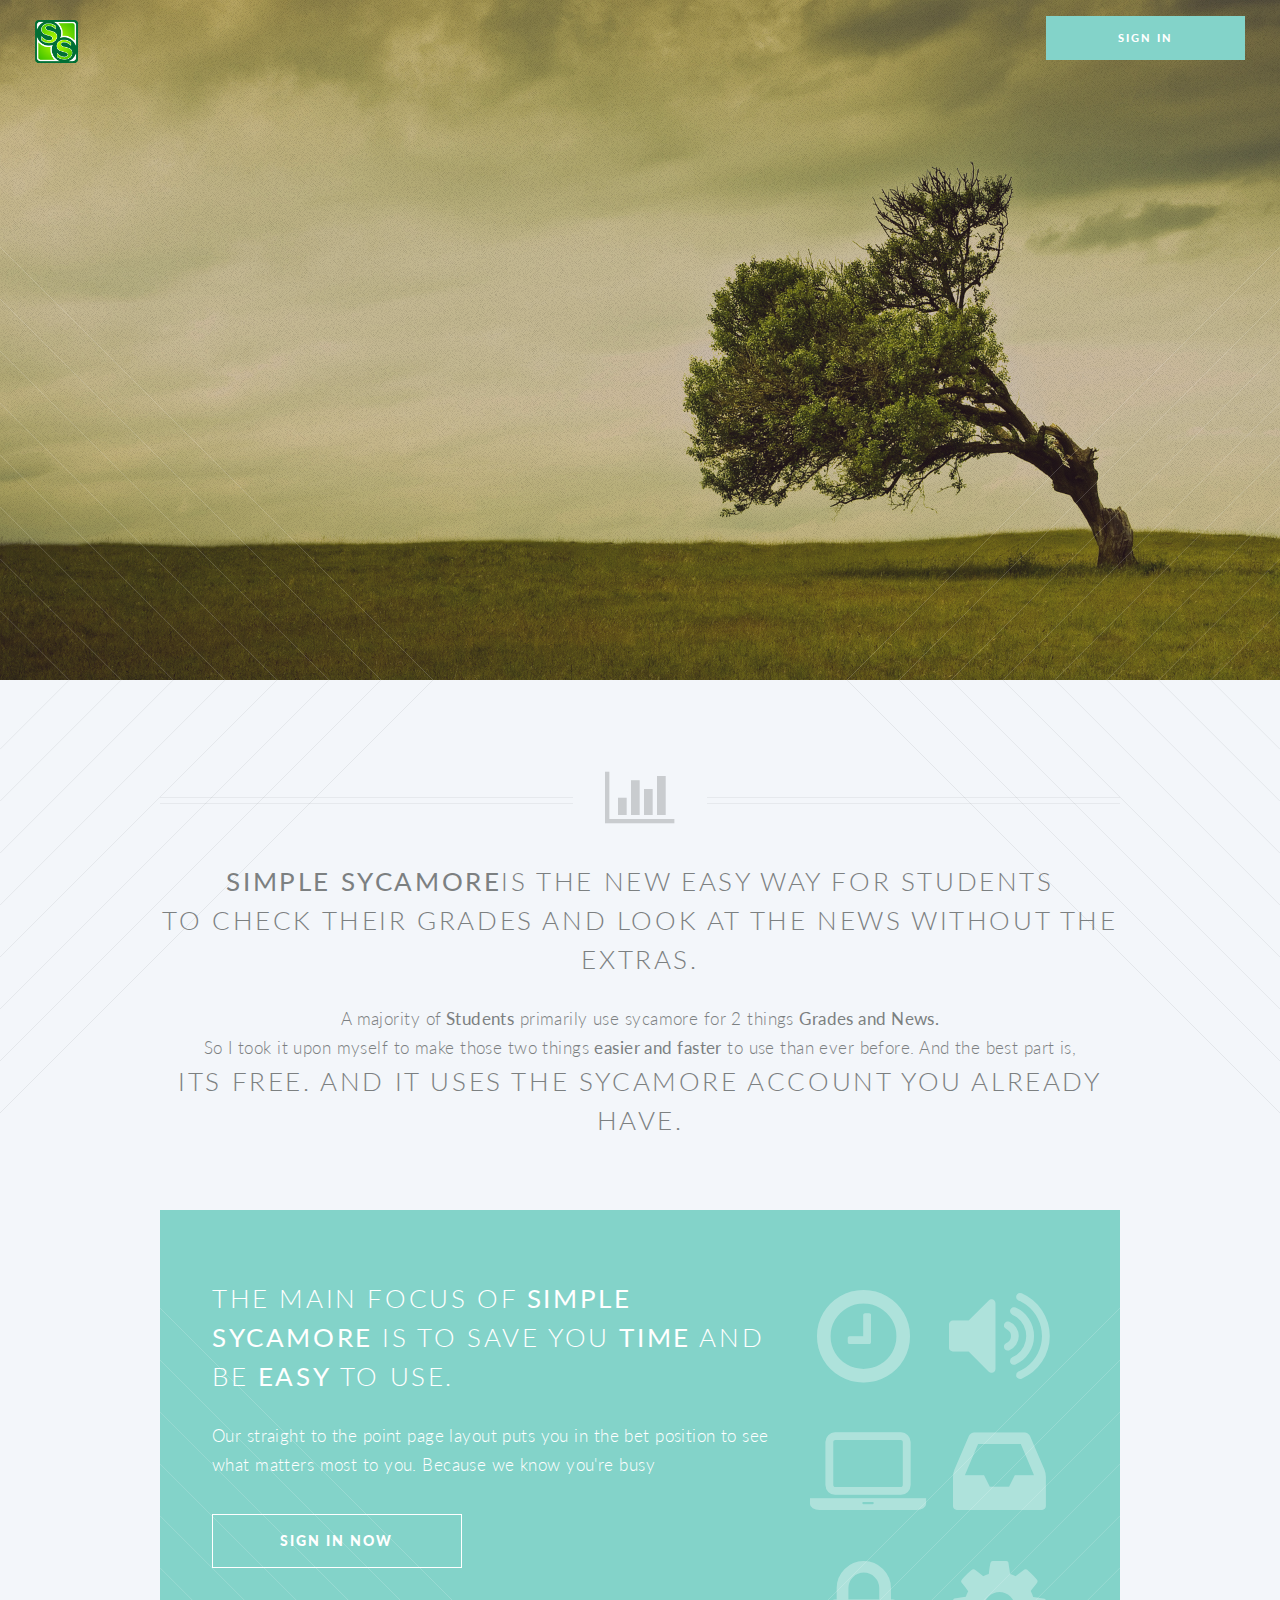
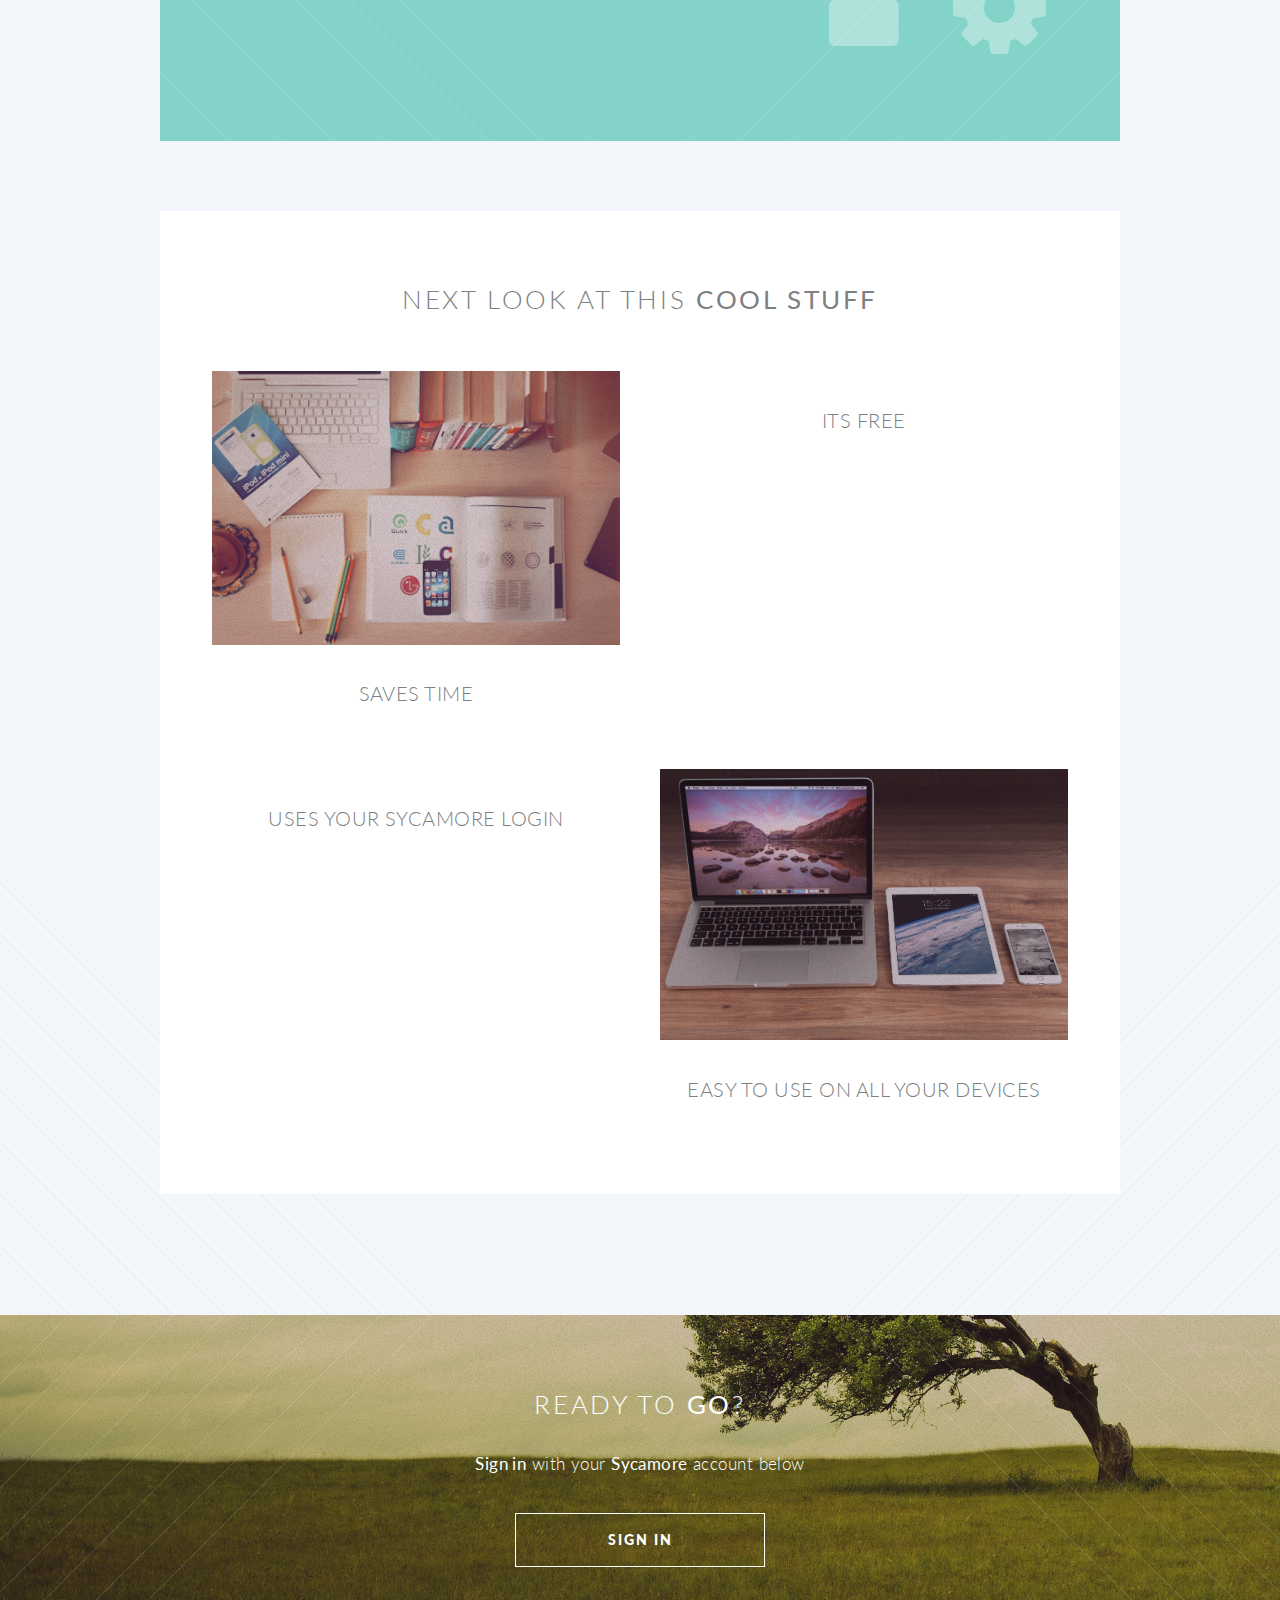
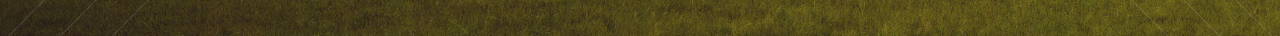
==== index.html @ 82c6ac66 "First commit" ====
<!DOCTYPE HTML>
<!--
	Twenty by HTML5 UP
	html5up.net | @n33co
	Free for personal and commercial use under the CCA 3.0 license (html5up.net/license)
-->
<html>
	<head>
		<title>Simple Sycamore</title>
		<meta charset="utf-8" />
		<meta name="viewport" content="width=device-width, initial-scale=1" />
		<!--[if lte IE 8]><script src="assets/js/ie/html5shiv.js"></script><![endif]-->
		<link rel="stylesheet" href="assets/css/main.css" />
		<!--[if lte IE 8]><link rel="stylesheet" href="assets/css/ie8.css" /><![endif]-->
		<!--[if lte IE 9]><link rel="stylesheet" href="assets/css/ie9.css" /><![endif]-->
	</head>
	<body class="index">
		<div id="page-wrapper">

			<!-- Header -->
				<header id="header" class="alt">
					<img href="#" src="logoSS.png" style="margin-top:-8px;">
					<nav id="nav">
				
							<li style="list-style-type:none; margin-top:-8px"><a href="loginPage/index.html" class="button special">Sign In</a></li>
						</ul>
					</nav>
				</header>

			<!-- Banner -->
				<section id="banner">

					<!--
						".inner" is set up as an inline-block so it automatically expands
						in both directions to fit whatever's inside it. This means it won't
						automatically wrap lines, so be sure to use line breaks where
						appropriate (<br />).
					-->
					<div class="inner">

						<header>
							<h2>Simple Sycamore</h2>
						</header>
						<p>This is <strong>Simple Sycamore</strong>, the 
						<br />
						new way for students to see 
						<br />
						what's important without the fluff.</p>
						<footer>
							<ul class="buttons vertical">
								<li><a href="#main" class="button fit scrolly">Tell Me More</a></li>
                                <li><a href="loginPage/index.html" class="button fit scrolly">Sign In</a></li>
							</ul>
						</footer>

					</div>

				</section>

			<!-- Main -->
				<article id="main">

					<header class="special container">
						<span class="icon fa-bar-chart-o"></span>
						<h2><strong>Simple Sycamore</strong>is the new easy way for students
						<br />
						to check their grades and look at the news without the extras.</h2>
						<p>A majority of<strong> Students</strong> primarily use sycamore for 2 things			<strong>Grades and News.</strong>
						<br />
						So I took it upon myself to make those two things <strong>easier and faster</strong> to use than ever before. And the best part is,
                        <br></p>
                        <h2>its free. And it uses the sycamore account you already have.</h2>
					</header>

					<!-- One -->
						<section class="wrapper style2 container special-alt">
							<div class="row 50%">
								<div class="8u 12u(narrower)">

									<header>
										<h2>the main focus of <strong>Simple Sycamore</strong> is to save you <strong>time</strong> and be <strong>easy</strong> to use.</h2>
									</header>
									<p> Our straight to the point page layout puts you in the bet position to see what matters most to you. Because we know you're busy</p>
									<footer>
										<ul class="buttons">
											<li><a href="loginPage/index.html" class="button">Sign in now</a></li>
										</ul>
									</footer>

								</div>
								<div class="4u 12u(narrower) important(narrower)">

									<ul class="featured-icons">
										<li><span class="icon fa-clock-o"><span class="label">Feature 1</span></span></li>
										<li><span class="icon fa-volume-up"><span class="label">Feature 2</span></span></li>
										<li><span class="icon fa-laptop"><span class="label">Feature 3</span></span></li>
										<li><span class="icon fa-inbox"><span class="label">Feature 4</span></span></li>
										<li><span class="icon fa-lock"><span class="label">Feature 5</span></span></li>
										<li><span class="icon fa-cog"><span class="label">Feature 6</span></span></li>
									</ul>

								</div>
							</div>
						</section>


					<!-- Three -->
						<section class="wrapper style3 container special">

							<header class="major">
								<h2>Next look at this <strong>cool stuff</strong></h2>
							</header>

							<div class="row">
								<div class="6u 12u(narrower)">

									<section>
										<a href="#" class="image featured"><img src="images/pic01.jpg" alt="" /></a>
										<header>
											<h3>Saves Time</h3>
										</header>
									</section>

								</div>
								<div class="6u 12u(narrower)">

									<section>
										<a href="#" class="image featured"><img src="images/pic02.jpg" alt="" /></a>
										<header>
											<h3>Its Free</h3>
										</header>
									</section>

								</div>
							</div>
							<div class="row">
								<div class="6u 12u(narrower)">

									<section>
										<a href="#" class="image featured"><img src="images/pic03.jpg" alt="" /></a>
										<header>
											<h3>uses your sycamore login</h3>
										</header>
									</section>

								</div>
								<div class="6u 12u(narrower)">

									<section>
										<a href="#" class="image featured"><img src="images/pic04.jpg" alt="" /></a>
										<header>
											<h3>Easy to use on all your devices</h3>
										</header>
									</section>

								</div>
							</div>
						

						</section>

				</article>

			<!-- CTA -->
				<section id="cta">

					<header>
						<h2>Ready to <strong>go</strong>?</h2>
						<p><strong>Sign in</strong> with your <strong>Sycamore</strong> account below</p>
					</header>
					<footer>
						<ul class="buttons">
							<li><a href="loginPage/index.html" class="button">Sign In</a></li>
							
						</ul>
					</footer>

				</section>

		</div>

		<!-- Scripts -->
			<script src="assets/js/jquery.min.js"></script>
			<script src="assets/js/jquery.dropotron.min.js"></script>
			<script src="assets/js/jquery.scrolly.min.js"></script>
			<script src="assets/js/jquery.scrollgress.min.js"></script>
			<script src="assets/js/skel.min.js"></script>
			<script src="assets/js/util.js"></script>
			<!--[if lte IE 8]><script src="assets/js/ie/respond.min.js"></script><![endif]-->
			<script src="assets/js/main.js"></script>

	</body>
</html>
---- assets/css/main.css ----
@import url("font-awesome.min.css");
@import url("http://fonts.googleapis.com/css?family=Lato:300,400,900");

/*
	Twenty by HTML5 UP
	html5up.net | @n33co
	Free for personal and commercial use under the CCA 3.0 license (html5up.net/license)
*/

/* Reset */

	html, body, div, span, applet, object, iframe, h1, h2, h3, h4, h5, h6, p, blockquote, pre, a, abbr, acronym, address, big, cite, code, del, dfn, em, img, ins, kbd, q, s, samp, small, strike, strong, sub, sup, tt, var, b, u, i, center, dl, dt, dd, ol, ul, li, fieldset, form, label, legend, table, caption, tbody, tfoot, thead, tr, th, td, article, aside, canvas, details, embed, figure, figcaption, footer, header, hgroup, menu, nav, output, ruby, section, summary, time, mark, audio, video {
		margin: 0;
		padding: 0;
		border: 0;
		font-size: 100%;
		font: inherit;
		vertical-align: baseline;
	}

	article, aside, details, figcaption, figure, footer, header, hgroup, menu, nav, section {
		display: block;
	}

	body {
		line-height: 1;
	}

	ol, ul {
		list-style: none;
	}

	blockquote, q {
		quotes: none;
	}

	blockquote:before, blockquote:after, q:before, q:after {
		content: '';
		content: none;
	}

	table {
		border-collapse: collapse;
		border-spacing: 0;
	}

	body {
		-webkit-text-size-adjust: none;
	}

/* Box Model */

	*, *:before, *:after {
		-moz-box-sizing: border-box;
		-webkit-box-sizing: border-box;
		box-sizing: border-box;
	}

/* Containers */

	.container {
		margin-left: auto;
		margin-right: auto;
	}

	.container.\31 25\25 {
		width: 100%;
		max-width: 1750px;
		min-width: 1400px;
	}

	.container.\37 5\25 {
		width: 1050px;
	}

	.container.\35 0\25 {
		width: 700px;
	}

	.container.\32 5\25 {
		width: 350px;
	}

	.container {
		width: 1400px;
	}

	@media screen and (max-width: 1680px) {

		.container.\31 25\25 {
			width: 100%;
			max-width: 1500px;
			min-width: 1200px;
		}

		.container.\37 5\25 {
			width: 900px;
		}

		.container.\35 0\25 {
			width: 600px;
		}

		.container.\32 5\25 {
			width: 300px;
		}

		.container {
			width: 1200px;
		}

	}

	@media screen and (max-width: 1280px) {

		.container.\31 25\25 {
			width: 100%;
			max-width: 1200px;
			min-width: 960px;
		}

		.container.\37 5\25 {
			width: 720px;
		}

		.container.\35 0\25 {
			width: 480px;
		}

		.container.\32 5\25 {
			width: 240px;
		}

		.container {
			width: 960px;
		}

	}

	@media screen and (max-width: 980px) {

		.container.\31 25\25 {
			width: 100%;
			max-width: 118.75%;
			min-width: 95%;
		}

		.container.\37 5\25 {
			width: 71.25%;
		}

		.container.\35 0\25 {
			width: 47.5%;
		}

		.container.\32 5\25 {
			width: 23.75%;
		}

		.container {
			width: 95%;
		}

	}

	@media screen and (max-width: 840px) {

		.container.\31 25\25 {
			width: 100%;
			max-width: 118.75%;
			min-width: 95%;
		}

		.container.\37 5\25 {
			width: 71.25%;
		}

		.container.\35 0\25 {
			width: 47.5%;
		}

		.container.\32 5\25 {
			width: 23.75%;
		}

		.container {
			width: 95% !important;
		}

	}

	@media screen and (max-width: 736px) {

		.container.\31 25\25 {
			width: 100%;
			max-width: 125%;
			min-width: 100%;
		}

		.container.\37 5\25 {
			width: 75%;
		}

		.container.\35 0\25 {
			width: 50%;
		}

		.container.\32 5\25 {
			width: 25%;
		}

		.container {
			width: 100% !important;
		}

	}

/* Grid */

	.row {
		border-bottom: solid 1px transparent;
		-moz-box-sizing: border-box;
		-webkit-box-sizing: border-box;
		box-sizing: border-box;
	}

	.row > * {
		float: left;
		-moz-box-sizing: border-box;
		-webkit-box-sizing: border-box;
		box-sizing: border-box;
	}

	.row:after, .row:before {
		content: '';
		display: block;
		clear: both;
		height: 0;
	}

	.row.uniform > * > :first-child {
		margin-top: 0;
	}

	.row.uniform > * > :last-child {
		margin-bottom: 0;
	}

	.row.\30 \25 > * {
		padding: 0px 0 0 0px;
	}

	.row.\30 \25 {
		margin: 0px 0 -1px 0px;
	}

	.row.uniform.\30 \25 > * {
		padding: 0px 0 0 0px;
	}

	.row.uniform.\30 \25 {
		margin: 0px 0 -1px 0px;
	}

	.row > * {
		padding: 50px 0 0 50px;
	}

	.row {
		margin: -50px 0 -1px -50px;
	}

	.row.uniform > * {
		padding: 50px 0 0 50px;
	}

	.row.uniform {
		margin: -50px 0 -1px -50px;
	}

	.row.\32 00\25 > * {
		padding: 100px 0 0 100px;
	}

	.row.\32 00\25 {
		margin: -100px 0 -1px -100px;
	}

	.row.uniform.\32 00\25 > * {
		padding: 100px 0 0 100px;
	}

	.row.uniform.\32 00\25 {
		margin: -100px 0 -1px -100px;
	}

	.row.\31 50\25 > * {
		padding: 75px 0 0 75px;
	}

	.row.\31 50\25 {
		margin: -75px 0 -1px -75px;
	}

	.row.uniform.\31 50\25 > * {
		padding: 75px 0 0 75px;
	}

	.row.uniform.\31 50\25 {
		margin: -75px 0 -1px -75px;
	}

	.row.\35 0\25 > * {
		padding: 25px 0 0 25px;
	}

	.row.\35 0\25 {
		margin: -25px 0 -1px -25px;
	}

	.row.uniform.\35 0\25 > * {
		padding: 25px 0 0 25px;
	}

	.row.uniform.\35 0\25 {
		margin: -25px 0 -1px -25px;
	}

	.row.\32 5\25 > * {
		padding: 12.5px 0 0 12.5px;
	}

	.row.\32 5\25 {
		margin: -12.5px 0 -1px -12.5px;
	}

	.row.uniform.\32 5\25 > * {
		padding: 12.5px 0 0 12.5px;
	}

	.row.uniform.\32 5\25 {
		margin: -12.5px 0 -1px -12.5px;
	}

	.\31 2u, .\31 2u\24 {
		width: 100%;
		clear: none;
		margin-left: 0;
	}

	.\31 1u, .\31 1u\24 {
		width: 91.6666666667%;
		clear: none;
		margin-left: 0;
	}

	.\31 0u, .\31 0u\24 {
		width: 83.3333333333%;
		clear: none;
		margin-left: 0;
	}

	.\39 u, .\39 u\24 {
		width: 75%;
		clear: none;
		margin-left: 0;
	}

	.\38 u, .\38 u\24 {
		width: 66.6666666667%;
		clear: none;
		margin-left: 0;
	}

	.\37 u, .\37 u\24 {
		width: 58.3333333333%;
		clear: none;
		margin-left: 0;
	}

	.\36 u, .\36 u\24 {
		width: 50%;
		clear: none;
		margin-left: 0;
	}

	.\35 u, .\35 u\24 {
		width: 41.6666666667%;
		clear: none;
		margin-left: 0;
	}

	.\34 u, .\34 u\24 {
		width: 33.3333333333%;
		clear: none;
		margin-left: 0;
	}

	.\33 u, .\33 u\24 {
		width: 25%;
		clear: none;
		margin-left: 0;
	}

	.\32 u, .\32 u\24 {
		width: 16.6666666667%;
		clear: none;
		margin-left: 0;
	}

	.\31 u, .\31 u\24 {
		width: 8.3333333333%;
		clear: none;
		margin-left: 0;
	}

	.\31 2u\24 + *,
	.\31 1u\24 + *,
	.\31 0u\24 + *,
	.\39 u\24 + *,
	.\38 u\24 + *,
	.\37 u\24 + *,
	.\36 u\24 + *,
	.\35 u\24 + *,
	.\34 u\24 + *,
	.\33 u\24 + *,
	.\32 u\24 + *,
	.\31 u\24 + * {
		clear: left;
	}

	.\-11u {
		margin-left: 91.66667%;
	}

	.\-10u {
		margin-left: 83.33333%;
	}

	.\-9u {
		margin-left: 75%;
	}

	.\-8u {
		margin-left: 66.66667%;
	}

	.\-7u {
		margin-left: 58.33333%;
	}

	.\-6u {
		margin-left: 50%;
	}

	.\-5u {
		margin-left: 41.66667%;
	}

	.\-4u {
		margin-left: 33.33333%;
	}

	.\-3u {
		margin-left: 25%;
	}

	.\-2u {
		margin-left: 16.66667%;
	}

	.\-1u {
		margin-left: 8.33333%;
	}

	@media screen and (max-width: 1680px) {

		.row > * {
			padding: 40px 0 0 40px;
		}

		.row {
			margin: -40px 0 -1px -40px;
		}

		.row.uniform > * {
			padding: 40px 0 0 40px;
		}

		.row.uniform {
			margin: -40px 0 -1px -40px;
		}

		.row.\32 00\25 > * {
			padding: 80px 0 0 80px;
		}

		.row.\32 00\25 {
			margin: -80px 0 -1px -80px;
		}

		.row.uniform.\32 00\25 > * {
			padding: 80px 0 0 80px;
		}

		.row.uniform.\32 00\25 {
			margin: -80px 0 -1px -80px;
		}

		.row.\31 50\25 > * {
			padding: 60px 0 0 60px;
		}

		.row.\31 50\25 {
			margin: -60px 0 -1px -60px;
		}

		.row.uniform.\31 50\25 > * {
			padding: 60px 0 0 60px;
		}

		.row.uniform.\31 50\25 {
			margin: -60px 0 -1px -60px;
		}

		.row.\35 0\25 > * {
			padding: 20px 0 0 20px;
		}

		.row.\35 0\25 {
			margin: -20px 0 -1px -20px;
		}

		.row.uniform.\35 0\25 > * {
			padding: 20px 0 0 20px;
		}

		.row.uniform.\35 0\25 {
			margin: -20px 0 -1px -20px;
		}

		.row.\32 5\25 > * {
			padding: 10px 0 0 10px;
		}

		.row.\32 5\25 {
			margin: -10px 0 -1px -10px;
		}

		.row.uniform.\32 5\25 > * {
			padding: 10px 0 0 10px;
		}

		.row.uniform.\32 5\25 {
			margin: -10px 0 -1px -10px;
		}

		.\31 2u\28wide\29, .\31 2u\24\28wide\29 {
			width: 100%;
			clear: none;
			margin-left: 0;
		}

		.\31 1u\28wide\29, .\31 1u\24\28wide\29 {
			width: 91.6666666667%;
			clear: none;
			margin-left: 0;
		}

		.\31 0u\28wide\29, .\31 0u\24\28wide\29 {
			width: 83.3333333333%;
			clear: none;
			margin-left: 0;
		}

		.\39 u\28wide\29, .\39 u\24\28wide\29 {
			width: 75%;
			clear: none;
			margin-left: 0;
		}

		.\38 u\28wide\29, .\38 u\24\28wide\29 {
			width: 66.6666666667%;
			clear: none;
			margin-left: 0;
		}

		.\37 u\28wide\29, .\37 u\24\28wide\29 {
			width: 58.3333333333%;
			clear: none;
			margin-left: 0;
		}

		.\36 u\28wide\29, .\36 u\24\28wide\29 {
			width: 50%;
			clear: none;
			margin-left: 0;
		}

		.\35 u\28wide\29, .\35 u\24\28wide\29 {
			width: 41.6666666667%;
			clear: none;
			margin-left: 0;
		}

		.\34 u\28wide\29, .\34 u\24\28wide\29 {
			width: 33.3333333333%;
			clear: none;
			margin-left: 0;
		}

		.\33 u\28wide\29, .\33 u\24\28wide\29 {
			width: 25%;
			clear: none;
			margin-left: 0;
		}

		.\32 u\28wide\29, .\32 u\24\28wide\29 {
			width: 16.6666666667%;
			clear: none;
			margin-left: 0;
		}

		.\31 u\28wide\29, .\31 u\24\28wide\29 {
			width: 8.3333333333%;
			clear: none;
			margin-left: 0;
		}

		.\31 2u\24\28wide\29 + *,
		.\31 1u\24\28wide\29 + *,
		.\31 0u\24\28wide\29 + *,
		.\39 u\24\28wide\29 + *,
		.\38 u\24\28wide\29 + *,
		.\37 u\24\28wide\29 + *,
		.\36 u\24\28wide\29 + *,
		.\35 u\24\28wide\29 + *,
		.\34 u\24\28wide\29 + *,
		.\33 u\24\28wide\29 + *,
		.\32 u\24\28wide\29 + *,
		.\31 u\24\28wide\29 + * {
			clear: left;
		}

		.\-11u\28wide\29 {
			margin-left: 91.66667%;
		}

		.\-10u\28wide\29 {
			margin-left: 83.33333%;
		}

		.\-9u\28wide\29 {
			margin-left: 75%;
		}

		.\-8u\28wide\29 {
			margin-left: 66.66667%;
		}

		.\-7u\28wide\29 {
			margin-left: 58.33333%;
		}

		.\-6u\28wide\29 {
			margin-left: 50%;
		}

		.\-5u\28wide\29 {
			margin-left: 41.66667%;
		}

		.\-4u\28wide\29 {
			margin-left: 33.33333%;
		}

		.\-3u\28wide\29 {
			margin-left: 25%;
		}

		.\-2u\28wide\29 {
			margin-left: 16.66667%;
		}

		.\-1u\28wide\29 {
			margin-left: 8.33333%;
		}

	}

	@media screen and (max-width: 1280px) {

		.row > * {
			padding: 40px 0 0 40px;
		}

		.row {
			margin: -40px 0 -1px -40px;
		}

		.row.uniform > * {
			padding: 40px 0 0 40px;
		}

		.row.uniform {
			margin: -40px 0 -1px -40px;
		}

		.row.\32 00\25 > * {
			padding: 80px 0 0 80px;
		}

		.row.\32 00\25 {
			margin: -80px 0 -1px -80px;
		}

		.row.uniform.\32 00\25 > * {
			padding: 80px 0 0 80px;
		}

		.row.uniform.\32 00\25 {
			margin: -80px 0 -1px -80px;
		}

		.row.\31 50\25 > * {
			padding: 60px 0 0 60px;
		}

		.row.\31 50\25 {
			margin: -60px 0 -1px -60px;
		}

		.row.uniform.\31 50\25 > * {
			padding: 60px 0 0 60px;
		}

		.row.uniform.\31 50\25 {
			margin: -60px 0 -1px -60px;
		}

		.row.\35 0\25 > * {
			padding: 20px 0 0 20px;
		}

		.row.\35 0\25 {
			margin: -20px 0 -1px -20px;
		}

		.row.uniform.\35 0\25 > * {
			padding: 20px 0 0 20px;
		}

		.row.uniform.\35 0\25 {
			margin: -20px 0 -1px -20px;
		}

		.row.\32 5\25 > * {
			padding: 10px 0 0 10px;
		}

		.row.\32 5\25 {
			margin: -10px 0 -1px -10px;
		}

		.row.uniform.\32 5\25 > * {
			padding: 10px 0 0 10px;
		}

		.row.uniform.\32 5\25 {
			margin: -10px 0 -1px -10px;
		}

		.\31 2u\28normal\29, .\31 2u\24\28normal\29 {
			width: 100%;
			clear: none;
			margin-left: 0;
		}

		.\31 1u\28normal\29, .\31 1u\24\28normal\29 {
			width: 91.6666666667%;
			clear: none;
			margin-left: 0;
		}

		.\31 0u\28normal\29, .\31 0u\24\28normal\29 {
			width: 83.3333333333%;
			clear: none;
			margin-left: 0;
		}

		.\39 u\28normal\29, .\39 u\24\28normal\29 {
			width: 75%;
			clear: none;
			margin-left: 0;
		}

		.\38 u\28normal\29, .\38 u\24\28normal\29 {
			width: 66.6666666667%;
			clear: none;
			margin-left: 0;
		}

		.\37 u\28normal\29, .\37 u\24\28normal\29 {
			width: 58.3333333333%;
			clear: none;
			margin-left: 0;
		}

		.\36 u\28normal\29, .\36 u\24\28normal\29 {
			width: 50%;
			clear: none;
			margin-left: 0;
		}

		.\35 u\28normal\29, .\35 u\24\28normal\29 {
			width: 41.6666666667%;
			clear: none;
			margin-left: 0;
		}

		.\34 u\28normal\29, .\34 u\24\28normal\29 {
			width: 33.3333333333%;
			clear: none;
			margin-left: 0;
		}

		.\33 u\28normal\29, .\33 u\24\28normal\29 {
			width: 25%;
			clear: none;
			margin-left: 0;
		}

		.\32 u\28normal\29, .\32 u\24\28normal\29 {
			width: 16.6666666667%;
			clear: none;
			margin-left: 0;
		}

		.\31 u\28normal\29, .\31 u\24\28normal\29 {
			width: 8.3333333333%;
			clear: none;
			margin-left: 0;
		}

		.\31 2u\24\28normal\29 + *,
		.\31 1u\24\28normal\29 + *,
		.\31 0u\24\28normal\29 + *,
		.\39 u\24\28normal\29 + *,
		.\38 u\24\28normal\29 + *,
		.\37 u\24\28normal\29 + *,
		.\36 u\24\28normal\29 + *,
		.\35 u\24\28normal\29 + *,
		.\34 u\24\28normal\29 + *,
		.\33 u\24\28normal\29 + *,
		.\32 u\24\28normal\29 + *,
		.\31 u\24\28normal\29 + * {
			clear: left;
		}

		.\-11u\28normal\29 {
			margin-left: 91.66667%;
		}

		.\-10u\28normal\29 {
			margin-left: 83.33333%;
		}

		.\-9u\28normal\29 {
			margin-left: 75%;
		}

		.\-8u\28normal\29 {
			margin-left: 66.66667%;
		}

		.\-7u\28normal\29 {
			margin-left: 58.33333%;
		}

		.\-6u\28normal\29 {
			margin-left: 50%;
		}

		.\-5u\28normal\29 {
			margin-left: 41.66667%;
		}

		.\-4u\28normal\29 {
			margin-left: 33.33333%;
		}

		.\-3u\28normal\29 {
			margin-left: 25%;
		}

		.\-2u\28normal\29 {
			margin-left: 16.66667%;
		}

		.\-1u\28normal\29 {
			margin-left: 8.33333%;
		}

	}

	@media screen and (max-width: 980px) {

		.row > * {
			padding: 30px 0 0 30px;
		}

		.row {
			margin: -30px 0 -1px -30px;
		}

		.row.uniform > * {
			padding: 30px 0 0 30px;
		}

		.row.uniform {
			margin: -30px 0 -1px -30px;
		}

		.row.\32 00\25 > * {
			padding: 60px 0 0 60px;
		}

		.row.\32 00\25 {
			margin: -60px 0 -1px -60px;
		}

		.row.uniform.\32 00\25 > * {
			padding: 60px 0 0 60px;
		}

		.row.uniform.\32 00\25 {
			margin: -60px 0 -1px -60px;
		}

		.row.\31 50\25 > * {
			padding: 45px 0 0 45px;
		}

		.row.\31 50\25 {
			margin: -45px 0 -1px -45px;
		}

		.row.uniform.\31 50\25 > * {
			padding: 45px 0 0 45px;
		}

		.row.uniform.\31 50\25 {
			margin: -45px 0 -1px -45px;
		}

		.row.\35 0\25 > * {
			padding: 15px 0 0 15px;
		}

		.row.\35 0\25 {
			margin: -15px 0 -1px -15px;
		}

		.row.uniform.\35 0\25 > * {
			padding: 15px 0 0 15px;
		}

		.row.uniform.\35 0\25 {
			margin: -15px 0 -1px -15px;
		}

		.row.\32 5\25 > * {
			padding: 7.5px 0 0 7.5px;
		}

		.row.\32 5\25 {
			margin: -7.5px 0 -1px -7.5px;
		}

		.row.uniform.\32 5\25 > * {
			padding: 7.5px 0 0 7.5px;
		}

		.row.uniform.\32 5\25 {
			margin: -7.5px 0 -1px -7.5px;
		}

		.\31 2u\28narrow\29, .\31 2u\24\28narrow\29 {
			width: 100%;
			clear: none;
			margin-left: 0;
		}

		.\31 1u\28narrow\29, .\31 1u\24\28narrow\29 {
			width: 91.6666666667%;
			clear: none;
			margin-left: 0;
		}

		.\31 0u\28narrow\29, .\31 0u\24\28narrow\29 {
			width: 83.3333333333%;
			clear: none;
			margin-left: 0;
		}

		.\39 u\28narrow\29, .\39 u\24\28narrow\29 {
			width: 75%;
			clear: none;
			margin-left: 0;
		}

		.\38 u\28narrow\29, .\38 u\24\28narrow\29 {
			width: 66.6666666667%;
			clear: none;
			margin-left: 0;
		}

		.\37 u\28narrow\29, .\37 u\24\28narrow\29 {
			width: 58.3333333333%;
			clear: none;
			margin-left: 0;
		}

		.\36 u\28narrow\29, .\36 u\24\28narrow\29 {
			width: 50%;
			clear: none;
			margin-left: 0;
		}

		.\35 u\28narrow\29, .\35 u\24\28narrow\29 {
			width: 41.6666666667%;
			clear: none;
			margin-left: 0;
		}

		.\34 u\28narrow\29, .\34 u\24\28narrow\29 {
			width: 33.3333333333%;
			clear: none;
			margin-left: 0;
		}

		.\33 u\28narrow\29, .\33 u\24\28narrow\29 {
			width: 25%;
			clear: none;
			margin-left: 0;
		}

		.\32 u\28narrow\29, .\32 u\24\28narrow\29 {
			width: 16.6666666667%;
			clear: none;
			margin-left: 0;
		}

		.\31 u\28narrow\29, .\31 u\24\28narrow\29 {
			width: 8.3333333333%;
			clear: none;
			margin-left: 0;
		}

		.\31 2u\24\28narrow\29 + *,
		.\31 1u\24\28narrow\29 + *,
		.\31 0u\24\28narrow\29 + *,
		.\39 u\24\28narrow\29 + *,
		.\38 u\24\28narrow\29 + *,
		.\37 u\24\28narrow\29 + *,
		.\36 u\24\28narrow\29 + *,
		.\35 u\24\28narrow\29 + *,
		.\34 u\24\28narrow\29 + *,
		.\33 u\24\28narrow\29 + *,
		.\32 u\24\28narrow\29 + *,
		.\31 u\24\28narrow\29 + * {
			clear: left;
		}

		.\-11u\28narrow\29 {
			margin-left: 91.66667%;
		}

		.\-10u\28narrow\29 {
			margin-left: 83.33333%;
		}

		.\-9u\28narrow\29 {
			margin-left: 75%;
		}

		.\-8u\28narrow\29 {
			margin-left: 66.66667%;
		}

		.\-7u\28narrow\29 {
			margin-left: 58.33333%;
		}

		.\-6u\28narrow\29 {
			margin-left: 50%;
		}

		.\-5u\28narrow\29 {
			margin-left: 41.66667%;
		}

		.\-4u\28narrow\29 {
			margin-left: 33.33333%;
		}

		.\-3u\28narrow\29 {
			margin-left: 25%;
		}

		.\-2u\28narrow\29 {
			margin-left: 16.66667%;
		}

		.\-1u\28narrow\29 {
			margin-left: 8.33333%;
		}

	}

	@media screen and (max-width: 840px) {

		.row > * {
			padding: 30px 0 0 30px;
		}

		.row {
			margin: -30px 0 -1px -30px;
		}

		.row.uniform > * {
			padding: 30px 0 0 30px;
		}

		.row.uniform {
			margin: -30px 0 -1px -30px;
		}

		.row.\32 00\25 > * {
			padding: 60px 0 0 60px;
		}

		.row.\32 00\25 {
			margin: -60px 0 -1px -60px;
		}

		.row.uniform.\32 00\25 > * {
			padding: 60px 0 0 60px;
		}

		.row.uniform.\32 00\25 {
			margin: -60px 0 -1px -60px;
		}

		.row.\31 50\25 > * {
			padding: 45px 0 0 45px;
		}

		.row.\31 50\25 {
			margin: -45px 0 -1px -45px;
		}

		.row.uniform.\31 50\25 > * {
			padding: 45px 0 0 45px;
		}

		.row.uniform.\31 50\25 {
			margin: -45px 0 -1px -45px;
		}

		.row.\35 0\25 > * {
			padding: 15px 0 0 15px;
		}

		.row.\35 0\25 {
			margin: -15px 0 -1px -15px;
		}

		.row.uniform.\35 0\25 > * {
			padding: 15px 0 0 15px;
		}

		.row.uniform.\35 0\25 {
			margin: -15px 0 -1px -15px;
		}

		.row.\32 5\25 > * {
			padding: 7.5px 0 0 7.5px;
		}

		.row.\32 5\25 {
			margin: -7.5px 0 -1px -7.5px;
		}

		.row.uniform.\32 5\25 > * {
			padding: 7.5px 0 0 7.5px;
		}

		.row.uniform.\32 5\25 {
			margin: -7.5px 0 -1px -7.5px;
		}

		.\31 2u\28narrower\29, .\31 2u\24\28narrower\29 {
			width: 100%;
			clear: none;
			margin-left: 0;
		}

		.\31 1u\28narrower\29, .\31 1u\24\28narrower\29 {
			width: 91.6666666667%;
			clear: none;
			margin-left: 0;
		}

		.\31 0u\28narrower\29, .\31 0u\24\28narrower\29 {
			width: 83.3333333333%;
			clear: none;
			margin-left: 0;
		}

		.\39 u\28narrower\29, .\39 u\24\28narrower\29 {
			width: 75%;
			clear: none;
			margin-left: 0;
		}

		.\38 u\28narrower\29, .\38 u\24\28narrower\29 {
			width: 66.6666666667%;
			clear: none;
			margin-left: 0;
		}

		.\37 u\28narrower\29, .\37 u\24\28narrower\29 {
			width: 58.3333333333%;
			clear: none;
			margin-left: 0;
		}

		.\36 u\28narrower\29, .\36 u\24\28narrower\29 {
			width: 50%;
			clear: none;
			margin-left: 0;
		}

		.\35 u\28narrower\29, .\35 u\24\28narrower\29 {
			width: 41.6666666667%;
			clear: none;
			margin-left: 0;
		}

		.\34 u\28narrower\29, .\34 u\24\28narrower\29 {
			width: 33.3333333333%;
			clear: none;
			margin-left: 0;
		}

		.\33 u\28narrower\29, .\33 u\24\28narrower\29 {
			width: 25%;
			clear: none;
			margin-left: 0;
		}

		.\32 u\28narrower\29, .\32 u\24\28narrower\29 {
			width: 16.6666666667%;
			clear: none;
			margin-left: 0;
		}

		.\31 u\28narrower\29, .\31 u\24\28narrower\29 {
			width: 8.3333333333%;
			clear: none;
			margin-left: 0;
		}

		.\31 2u\24\28narrower\29 + *,
		.\31 1u\24\28narrower\29 + *,
		.\31 0u\24\28narrower\29 + *,
		.\39 u\24\28narrower\29 + *,
		.\38 u\24\28narrower\29 + *,
		.\37 u\24\28narrower\29 + *,
		.\36 u\24\28narrower\29 + *,
		.\35 u\24\28narrower\29 + *,
		.\34 u\24\28narrower\29 + *,
		.\33 u\24\28narrower\29 + *,
		.\32 u\24\28narrower\29 + *,
		.\31 u\24\28narrower\29 + * {
			clear: left;
		}

		.\-11u\28narrower\29 {
			margin-left: 91.66667%;
		}

		.\-10u\28narrower\29 {
			margin-left: 83.33333%;
		}

		.\-9u\28narrower\29 {
			margin-left: 75%;
		}

		.\-8u\28narrower\29 {
			margin-left: 66.66667%;
		}

		.\-7u\28narrower\29 {
			margin-left: 58.33333%;
		}

		.\-6u\28narrower\29 {
			margin-left: 50%;
		}

		.\-5u\28narrower\29 {
			margin-left: 41.66667%;
		}

		.\-4u\28narrower\29 {
			margin-left: 33.33333%;
		}

		.\-3u\28narrower\29 {
			margin-left: 25%;
		}

		.\-2u\28narrower\29 {
			margin-left: 16.66667%;
		}

		.\-1u\28narrower\29 {
			margin-left: 8.33333%;
		}

	}

	@media screen and (max-width: 736px) {

		.row > * {
			padding: 30px 0 0 30px;
		}

		.row {
			margin: -30px 0 -1px -30px;
		}

		.row.uniform > * {
			padding: 30px 0 0 30px;
		}

		.row.uniform {
			margin: -30px 0 -1px -30px;
		}

		.row.\32 00\25 > * {
			padding: 60px 0 0 60px;
		}

		.row.\32 00\25 {
			margin: -60px 0 -1px -60px;
		}

		.row.uniform.\32 00\25 > * {
			padding: 60px 0 0 60px;
		}

		.row.uniform.\32 00\25 {
			margin: -60px 0 -1px -60px;
		}

		.row.\31 50\25 > * {
			padding: 45px 0 0 45px;
		}

		.row.\31 50\25 {
			margin: -45px 0 -1px -45px;
		}

		.row.uniform.\31 50\25 > * {
			padding: 45px 0 0 45px;
		}

		.row.uniform.\31 50\25 {
			margin: -45px 0 -1px -45px;
		}

		.row.\35 0\25 > * {
			padding: 15px 0 0 15px;
		}

		.row.\35 0\25 {
			margin: -15px 0 -1px -15px;
		}

		.row.uniform.\35 0\25 > * {
			padding: 15px 0 0 15px;
		}

		.row.uniform.\35 0\25 {
			margin: -15px 0 -1px -15px;
		}

		.row.\32 5\25 > * {
			padding: 7.5px 0 0 7.5px;
		}

		.row.\32 5\25 {
			margin: -7.5px 0 -1px -7.5px;
		}

		.row.uniform.\32 5\25 > * {
			padding: 7.5px 0 0 7.5px;
		}

		.row.uniform.\32 5\25 {
			margin: -7.5px 0 -1px -7.5px;
		}

		.\31 2u\28mobile\29, .\31 2u\24\28mobile\29 {
			width: 100%;
			clear: none;
			margin-left: 0;
		}

		.\31 1u\28mobile\29, .\31 1u\24\28mobile\29 {
			width: 91.6666666667%;
			clear: none;
			margin-left: 0;
		}

		.\31 0u\28mobile\29, .\31 0u\24\28mobile\29 {
			width: 83.3333333333%;
			clear: none;
			margin-left: 0;
		}

		.\39 u\28mobile\29, .\39 u\24\28mobile\29 {
			width: 75%;
			clear: none;
			margin-left: 0;
		}

		.\38 u\28mobile\29, .\38 u\24\28mobile\29 {
			width: 66.6666666667%;
			clear: none;
			margin-left: 0;
		}

		.\37 u\28mobile\29, .\37 u\24\28mobile\29 {
			width: 58.3333333333%;
			clear: none;
			margin-left: 0;
		}

		.\36 u\28mobile\29, .\36 u\24\28mobile\29 {
			width: 50%;
			clear: none;
			margin-left: 0;
		}

		.\35 u\28mobile\29, .\35 u\24\28mobile\29 {
			width: 41.6666666667%;
			clear: none;
			margin-left: 0;
		}

		.\34 u\28mobile\29, .\34 u\24\28mobile\29 {
			width: 33.3333333333%;
			clear: none;
			margin-left: 0;
		}

		.\33 u\28mobile\29, .\33 u\24\28mobile\29 {
			width: 25%;
			clear: none;
			margin-left: 0;
		}

		.\32 u\28mobile\29, .\32 u\24\28mobile\29 {
			width: 16.6666666667%;
			clear: none;
			margin-left: 0;
		}

		.\31 u\28mobile\29, .\31 u\24\28mobile\29 {
			width: 8.3333333333%;
			clear: none;
			margin-left: 0;
		}

		.\31 2u\24\28mobile\29 + *,
		.\31 1u\24\28mobile\29 + *,
		.\31 0u\24\28mobile\29 + *,
		.\39 u\24\28mobile\29 + *,
		.\38 u\24\28mobile\29 + *,
		.\37 u\24\28mobile\29 + *,
		.\36 u\24\28mobile\29 + *,
		.\35 u\24\28mobile\29 + *,
		.\34 u\24\28mobile\29 + *,
		.\33 u\24\28mobile\29 + *,
		.\32 u\24\28mobile\29 + *,
		.\31 u\24\28mobile\29 + * {
			clear: left;
		}

		.\-11u\28mobile\29 {
			margin-left: 91.66667%;
		}

		.\-10u\28mobile\29 {
			margin-left: 83.33333%;
		}

		.\-9u\28mobile\29 {
			margin-left: 75%;
		}

		.\-8u\28mobile\29 {
			margin-left: 66.66667%;
		}

		.\-7u\28mobile\29 {
			margin-left: 58.33333%;
		}

		.\-6u\28mobile\29 {
			margin-left: 50%;
		}

		.\-5u\28mobile\29 {
			margin-left: 41.66667%;
		}

		.\-4u\28mobile\29 {
			margin-left: 33.33333%;
		}

		.\-3u\28mobile\29 {
			margin-left: 25%;
		}

		.\-2u\28mobile\29 {
			margin-left: 16.66667%;
		}

		.\-1u\28mobile\29 {
			margin-left: 8.33333%;
		}

	}

/* Basic */

	body {
		background: #f3f6fa;
	}

		body.is-loading *, body.is-loading *:before, body.is-loading *:after {
			-moz-animation: none !important;
			-webkit-animation: none !important;
			-ms-animation: none !important;
			animation: none !important;
			-moz-transition: none !important;
			-webkit-transition: none !important;
			-ms-transition: none !important;
			transition: none !important;
		}

	body, input, select, textarea {
		color: #7c8081;
		font-family: 'Lato', sans-serif;
		font-size: 15pt;
		font-weight: 300;
		letter-spacing: 0.025em;
		line-height: 1.75em;
	}

	a {
		-moz-transition: color 0.2s ease-in-out, border-color 0.2s ease-in-out, background-color 0.2s ease-in-out;
		-webkit-transition: color 0.2s ease-in-out, border-color 0.2s ease-in-out, background-color 0.2s ease-in-out;
		-ms-transition: color 0.2s ease-in-out, border-color 0.2s ease-in-out, background-color 0.2s ease-in-out;
		transition: color 0.2s ease-in-out, border-color 0.2s ease-in-out, background-color 0.2s ease-in-out;
		color: #3fb1a3;
		text-decoration: none;
		border-bottom: dotted 1px;
	}

		a:hover {
			border-bottom-color: transparent;
		}

	strong, b {
		font-weight: 400;
	}

	p, ul, ol, dl, table, blockquote {
		margin: 0 0 2em 0;
	}

	h1, h2, h3, h4, h5, h6 {
		color: inherit;
		font-weight: 300;
		line-height: 1.75em;
		margin-bottom: 1em;
		text-transform: uppercase;
	}

		h1 a, h2 a, h3 a, h4 a, h5 a, h6 a {
			color: inherit;
			text-decoration: none;
			border: 0;
		}

	h2 {
		font-size: 1.5em;
		letter-spacing: 0.1em;
	}

	h3 {
		font-size: 1.15em;
		letter-spacing: 0.025em;
	}

	sub {
		font-size: 0.8em;
		position: relative;
		top: 0.5em;
	}

	sup {
		font-size: 0.8em;
		position: relative;
		top: -0.5em;
	}

	hr {
		border-top: solid 1px rgba(124, 128, 129, 0.2);
		border: 0;
		margin-bottom: 1.5em;
	}

	blockquote {
		border-left: solid 0.5em rgba(124, 128, 129, 0.2);
		font-style: italic;
		padding: 1em 0 1em 2em;
	}

/* Section/Article */

	section.special, article.special {
		text-align: center;
	}

	header.major {
		padding-bottom: 2em;
	}

	header.special {
		margin-bottom: 5em;
		padding-top: 7em;
		position: relative;
		text-align: center;
	}

		header.special:before, header.special:after {
			border-bottom: solid 1.5px;
			border-top: solid 1.5px;
			content: '';
			height: 7px;
			opacity: 0.1;
			position: absolute;
			top: 1.75em;
			width: 43%;
		}

		header.special:before {
			left: 0;
		}

		header.special:after {
			right: 0;
		}

		header.special h2 {
			margin-bottom: 0;
		}

		header.special h2 + p {
			margin-bottom: 0;
			padding-top: 1.5em;
		}

		header.special .icon {
			cursor: default;
			height: 7em;
			left: 0;
			position: absolute;
			text-align: center;
			top: 1em;
			width: 100%;
		}

			header.special .icon:before {
				font-size: 3.5em;
				opacity: 0.35;
			}

	footer > :last-child {
		margin-bottom: 0;
	}

	footer.major {
		padding-top: 3em;
	}

/* Form */

	input[type="text"],
	input[type="password"],
	input[type="email"],
	textarea {
		-moz-transition: background-color 0.2s ease-in-out, border-color 0.2s ease-in-out;
		-webkit-transition: background-color 0.2s ease-in-out, border-color 0.2s ease-in-out;
		-ms-transition: background-color 0.2s ease-in-out, border-color 0.2s ease-in-out;
		transition: background-color 0.2s ease-in-out, border-color 0.2s ease-in-out;
		-moz-appearance: none;
		-webkit-appearance: none;
		-ms-appearance: none;
		appearance: none;
		background: none;
		border: solid 1px rgba(124, 128, 129, 0.2);
		color: inherit;
		display: block;
		padding: 0.75em;
		text-decoration: none;
		width: 100%;
		outline: 0;
	}

		input[type="text"]:focus,
		input[type="password"]:focus,
		input[type="email"]:focus,
		textarea:focus {
			border-color: #83d3c9;
		}

	input[type="text"],
	input[type="password"],
	input[type="email"] {
		line-height: 1em;
	}

	::-webkit-input-placeholder {
		color: inherit;
		opacity: 0.5;
		position: relative;
		top: 3px;
	}

	:-moz-placeholder {
		color: inherit;
		opacity: 0.5;
	}

	::-moz-placeholder {
		color: inherit;
		opacity: 0.5;
	}

	:-ms-input-placeholder {
		color: inherit;
		opacity: 0.5;
	}

	.formerize-placeholder {
		color: rgba(124, 128, 129, 0.5) !important;
	}

/* Image */

	.image {
		border: 0;
		position: relative;
	}

		.image:before {
			background: url("images/overlay.png");
			content: '';
			height: 100%;
			left: 0;
			position: absolute;
			top: 0;
			width: 100%;
		}

		.image.fit {
			display: block;
		}

			.image.fit img {
				display: block;
				width: 100%;
			}

		.image.featured {
			display: block;
			margin: 0 0 2em 0;
		}

			.image.featured img {
				display: block;
				width: 100%;
			}

/* Icon */

	.icon {
		text-decoration: none;
		position: relative;
	}

		.icon:before {
			-moz-osx-font-smoothing: grayscale;
			-webkit-font-smoothing: antialiased;
			font-family: FontAwesome;
			font-style: normal;
			font-weight: normal;
			text-transform: none !important;
		}

		.icon.circle {
			-moz-transition: all 0.2s ease-in-out;
			-webkit-transition: all 0.2s ease-in-out;
			-ms-transition: all 0.2s ease-in-out;
			transition: all 0.2s ease-in-out;
			border: 0;
			border-radius: 100%;
			display: inline-block;
			font-size: 1.25em;
			height: 2.25em;
			left: 0;
			line-height: 2.25em;
			text-align: center;
			text-decoration: none;
			top: 0;
			width: 2.25em;
		}

			.icon.circle:hover {
				top: -0.2em;
			}

			.icon.circle.fa-twitter {
				background: #70aecd;
				color: #fff;
			}

				.icon.circle.fa-twitter:hover {
					background: #7fb7d2;
				}

			.icon.circle.fa-facebook {
				background: #7490c3;
				color: #fff;
			}

				.icon.circle.fa-facebook:hover {
					background: #829bc9;
				}

			.icon.circle.fa-google-plus {
				background: #db6b67;
				color: #fff;
			}

				.icon.circle.fa-google-plus:hover {
					background: #df7b77;
				}

			.icon.circle.fa-github {
				background: #dcad8b;
				color: #fff;
			}

				.icon.circle.fa-github:hover {
					background: #e1b89b;
				}

			.icon.circle.fa-dribbble {
				background: #da83ae;
				color: #fff;
			}

				.icon.circle.fa-dribbble:hover {
					background: #df93b8;
				}

		.icon.featured {
			cursor: default;
			display: block;
			margin: 0 0 1.5em 0;
			opacity: 0.35;
			text-align: center;
		}

			.icon.featured:before {
				font-size: 5em;
				line-height: 1em;
			}

		.icon > .label {
			display: none;
		}

/* List */

	ol.default {
		list-style: decimal;
		padding-left: 1.25em;
	}

		ol.default li {
			padding-left: 0.25em;
		}

	ul.default {
		list-style: disc;
		padding-left: 1em;
	}

		ul.default li {
			padding-left: 0.5em;
		}

	ul.icons {
		cursor: default;
	}

		ul.icons li {
			display: inline-block;
			line-height: 1em;
			padding-left: 0.5em;
		}

			ul.icons li:first-child {
				padding-left: 0;
			}

	ul.featured-icons {
		cursor: default;
		margin: -0.75em 0 0 0;
		opacity: 0.35;
		overflow: hidden;
		position: relative;
	}

		ul.featured-icons li {
			display: block;
			float: left;
			text-align: center;
			width: 50%;
		}

			ul.featured-icons li .icon {
				display: inline-block;
				font-size: 6.25em;
				height: 1.25em;
				line-height: 1.25em;
				width: 1em;
			}

	ul.buttons {
		cursor: default;
	}

		ul.buttons:last-child {
			margin-bottom: 0;
		}

		ul.buttons li {
			display: inline-block;
			padding: 0 0 0 1.5em;
		}

			ul.buttons li:first-child {
				padding: 0;
			}

		ul.buttons.vertical li {
			display: block;
			padding: 1.5em 0 0 0;
		}

			ul.buttons.vertical li:first-child {
				padding: 0;
			}

/* Table */

	table {
		width: 100%;
	}

		table.default {
			width: 100%;
		}

			table.default tbody tr {
				border-bottom: solid 1px rgba(124, 128, 129, 0.2);
			}

			table.default td {
				padding: 0.5em 1em 0.5em 1em;
			}

			table.default th {
				font-weight: 400;
				padding: 0.5em 1em 0.5em 1em;
				text-align: left;
			}

			table.default thead {
				background: #7c8081;
				color: #fff;
			}

/* Button */

	input[type="button"],
	input[type="submit"],
	input[type="reset"],
	.button {
		-moz-appearance: none;
		-webkit-appearance: none;
		-ms-appearance: none;
		appearance: none;
		-moz-transition: color 0.2s ease-in-out, border-color 0.2s ease-in-out, background-color 0.2s ease-in-out;
		-webkit-transition: color 0.2s ease-in-out, border-color 0.2s ease-in-out, background-color 0.2s ease-in-out;
		-ms-transition: color 0.2s ease-in-out, border-color 0.2s ease-in-out, background-color 0.2s ease-in-out;
		transition: color 0.2s ease-in-out, border-color 0.2s ease-in-out, background-color 0.2s ease-in-out;
		background: none;
		border: solid 1px;
		color: inherit;
		cursor: pointer;
		display: inline-block;
		font-size: 0.8em;
		font-weight: 900;
		letter-spacing: 2px;
		min-width: 18em;
		padding: 0 0.75em;
		line-height: 3.75em;
		text-align: center;
		text-decoration: none;
		text-transform: uppercase;
	}

		input[type="button"]:hover,
		input[type="submit"]:hover,
		input[type="reset"]:hover,
		.button:hover {
			background: rgba(188, 202, 206, 0.15);
			border-color: inherit;
		}

		input[type="button"].special,
		input[type="submit"].special,
		input[type="reset"].special,
		.button.special {
			background: #83d3c9;
			border-color: #83d3c9;
			color: #fff !important;
		}

			input[type="button"].special:hover,
			input[type="submit"].special:hover,
			input[type="reset"].special:hover,
			.button.special:hover {
				background: #96dad1 !important;
				border-color: #96dad1 !important;
			}

		input[type="button"].fit,
		input[type="submit"].fit,
		input[type="reset"].fit,
		.button.fit {
			width: 100%;
		}

		input[type="button"].small,
		input[type="submit"].small,
		input[type="reset"].small,
		.button.small {
			font-size: 0.7em;
			min-width: 14em;
			padding: 0.5em 0;
		}

/* Wrapper */

	.wrapper {
		margin-bottom: 5em;
		padding: 5em;
	}

		.wrapper.style1 {
			padding: 0;
		}

		.wrapper.style2 {
			background-color: #83d3c9;
			background-image: url("images/light-bl.svg"), url("images/light-br.svg");
			background-position: bottom left, bottom right;
			background-repeat: no-repeat, no-repeat;
			background-size: 25em, 25em;
			color: #fff;
		}

			.wrapper.style2 .button:hover {
				background: rgba(255, 255, 255, 0.15) !important;
			}

			.wrapper.style2 .button.special {
				background: #fff;
				border-color: #fff;
				color: #83d3c9 !important;
			}

				.wrapper.style2 .button.special:hover {
					border-color: inherit !important;
					color: #fff !important;
				}

		.wrapper.style3 {
			background: #fff;
			color: inherit;
		}

		.wrapper.style4 {
			background: #fff;
			color: inherit;
			padding: 4em;
		}

/* Header */

	@-moz-keyframes reveal-header {
		0% {
			top: -5em;
		}

		100% {
			top: 0;
		}
	}

	@-webkit-keyframes reveal-header {
		0% {
			top: -5em;
		}

		100% {
			top: 0;
		}
	}

	@-ms-keyframes reveal-header {
		0% {
			top: -5em;
		}

		100% {
			top: 0;
		}
	}

	@keyframes reveal-header {
		0% {
			top: -5em;
		}

		100% {
			top: 0;
		}
	}

	#header {
		background: #fff;
		box-shadow: 0 1px 2px 0 rgba(0, 0, 0, 0.075);
		color: inherit;
		cursor: default;
		font-size: 0.8em;
		left: 0;
		padding: 1em 1.5em;
		position: fixed;
		top: 0;
		width: 100%;
		z-index: 10000;
	}

		#header h1 {
			font-weight: 900;
			margin: 0;
		}

			#header h1 span {
				font-weight: 300;
			}

		#header nav {
			letter-spacing: 0.075em;
			position: absolute;
			right: 1.5em;
			text-transform: uppercase;
			top: 0.75em;
		}

			#header nav ul li {
				display: inline-block;
				margin-left: 1.5em;
			}

				#header nav ul li > ul {
					display: none;
				}

				#header nav ul li a {
					border: solid 1px transparent;
					color: inherit;
					display: inline-block;
					line-height: 1em;
					padding: 0.6em 0.75em;
					text-decoration: none;
				}

				#header nav ul li input[type="button"],
				#header nav ul li input[type="submit"],
				#header nav ul li input[type="reset"],
				#header nav ul li .button {
					font-size: 1em;
					min-width: 0;
					width: auto;
				}

				#header nav ul li.submenu > a {
					text-decoration: none;
				}

					#header nav ul li.submenu > a:before {
						-moz-osx-font-smoothing: grayscale;
						-webkit-font-smoothing: antialiased;
						font-family: FontAwesome;
						font-style: normal;
						font-weight: normal;
						text-transform: none !important;
					}

					#header nav ul li.submenu > a:before {
						content: '\f107';
						margin-right: 0.65em;
					}

				#header nav ul li.active > a, #header nav ul li:hover > a {
					-moz-transition: all 0.2s ease-in-out;
					-webkit-transition: all 0.2s ease-in-out;
					-ms-transition: all 0.2s ease-in-out;
					transition: all 0.2s ease-in-out;
					background: rgba(188, 202, 206, 0.15);
				}

				#header nav ul li.current > a {
					font-weight: 900;
				}

		#header.reveal {
			-moz-animation: reveal-header 0.5s;
			-webkit-animation: reveal-header 0.5s;
			-ms-animation: reveal-header 0.5s;
			animation: reveal-header 0.5s;
		}

		#header.alt {
			-moz-animation: none;
			-webkit-animation: none;
			-ms-animation: none;
			animation: none;
			background: transparent;
			box-shadow: none;
			color: #fff;
			padding: 2em 2.5em;
			position: absolute;
		}

			#header.alt nav {
				right: 2.5em;
				top: 1.75em;
			}

				#header.alt nav ul li.active > a, #header.alt nav ul li:hover > a {
					border: solid 1px;
				}

/* Dropotron */

	.dropotron {
		background: #fff;
		box-shadow: 0 1px 2px 0 rgba(0, 0, 0, 0.075);
		line-height: 2.25em;
		min-width: 13em;
		padding: 1em 0;
		text-transform: uppercase;
		margin-top: calc(-1em + 1px);
	}

		.dropotron.level-0 {
			font-size: 0.7em;
			font-weight: 400;
			margin-top: 1.5em;
		}

			.dropotron.level-0:before {
				border-bottom: solid 0.5em #fff;
				border-left: solid 0.5em transparent;
				border-right: solid 0.5em transparent;
				content: '';
				left: 0.75em;
				position: absolute;
				top: -0.45em;
			}

		.dropotron > li {
			border-top: solid 1px rgba(124, 128, 129, 0.2);
		}

			.dropotron > li > a {
				-moz-transition: none;
				-webkit-transition: none;
				-ms-transition: none;
				transition: none;
				color: inherit;
				text-decoration: none;
				padding: 0 1em;
				border: 0;
			}

			.dropotron > li:hover > a {
				background: #83d3c9;
				color: #fff;
			}

			.dropotron > li:first-child {
				border-top: 0;
			}

/* Banner */

	@-moz-keyframes reveal-banner {
		0% {
			opacity: 0;
		}

		100% {
			opacity: 1;
		}
	}

	@-webkit-keyframes reveal-banner {
		0% {
			opacity: 0;
		}

		100% {
			opacity: 1;
		}
	}

	@-ms-keyframes reveal-banner {
		0% {
			opacity: 0;
		}

		100% {
			opacity: 1;
		}
	}

	@keyframes reveal-banner {
		0% {
			opacity: 0;
		}

		100% {
			opacity: 1;
		}
	}

	#banner {
		background-attachment: scroll, scroll, scroll, fixed;
		background-color: #645862;
		background-image: url("images/light-bl.svg"), url("images/light-br.svg"), url("images/overlay.png"), url("../../images/banner.jpg");
		background-position: bottom left, bottom right, top left, top center;
		background-repeat: no-repeat, no-repeat, repeat, no-repeat;
		background-size: 25em, 25em, auto, cover;
		color: #fff;
		cursor: default;
		padding: 6em 0;
		text-align: center;
	}

		#banner .inner {
			-moz-animation: reveal-banner 1s 0.25s ease-in-out;
			-webkit-animation: reveal-banner 1s 0.25s ease-in-out;
			-ms-animation: reveal-banner 1s 0.25s ease-in-out;
			animation: reveal-banner 1s 0.25s ease-in-out;
			-moz-animation-fill-mode: forwards;
			-webkit-animation-fill-mode: forwards;
			-ms-animation-fill-mode: forwards;
			animation-fill-mode: forwards;
			background: rgba(52, 27, 43, 0.5);
			color: #fff;
			display: inline-block;
			opacity: 0;
			padding: 3em;
			text-align: center;
		}

			#banner .inner header {
				display: inline-block;
				border-bottom: solid 2px;
				border-top: solid 2px;
				margin: 0 0 2em 0;
				padding: 3px 0 3px 0;
			}

				#banner .inner header h2 {
					border-bottom: solid 2px;
					border-top: solid 2px;
					font-size: 2.5em;
					font-weight: 900;
					letter-spacing: 0.2em;
					margin: 0;
					padding-left: 0.05em;
					position: relative;
					text-transform: uppercase;
				}

			#banner .inner p {
				letter-spacing: 0.1em;
				margin: 0;
				text-transform: uppercase;
			}

				#banner .inner p a {
					color: inherit;
					font-weight: 400;
					text-decoration: none;
				}

			#banner .inner footer {
				margin: 2em 0 0 0;
			}

/* Main */

	#main {
		background-image: url("images/dark-tl.svg"), url("images/dark-tr.svg"), url("images/dark-bl.svg"), url("images/dark-br.svg");
		background-position: top left, top right, bottom left, bottom right;
		background-repeat: no-repeat;
		background-size: 25em;
		padding: 7em 0;
	}

		#main > :last-child {
			margin-bottom: 0;
		}

		#main .sidebar section {
			border-top: solid 1px rgba(124, 128, 129, 0.2);
			margin: 3em 0 0 0;
			padding: 3em 0 0 0;
		}

			#main .sidebar section:first-child {
				border-top: 0;
				padding-top: 0;
				margin-top: 0;
			}

	body.index #main {
		padding-top: 5em;
	}

/* CTA */

	#cta {
		background-attachment: scroll, scroll, scroll, fixed;
		background-color: #645862;
		background-image: url("images/light-tl.svg"), url("images/light-tr.svg"), url("images/overlay.png"), url("../../images/banner.jpg");
		background-position: top left, top right, top left, bottom center;
		background-repeat: no-repeat, no-repeat, repeat, no-repeat;
		background-size: 25em, 25em, auto, cover;
		color: #fff;
		padding: 5em;
		text-align: center;
	}

		#cta header {
			margin-bottom: 2em;
		}

/* Footer */

	#footer {
		background: #E8EEF4;
		color: #7c8081;
		padding: 5em 5em 10em 5em;
		text-align: center;
	}

		#footer .copyright {
			font-size: 0.8em;
			line-height: 1em;
		}

			#footer .copyright a {
				color: inherit;
			}

			#footer .copyright li {
				display: inline-block;
				margin-left: 1em;
				padding-left: 1em;
				border-left: dotted 1px;
			}

				#footer .copyright li:first-child {
					margin: 0;
					padding: 0;
					border: 0;
				}

/* Wide */

	@media screen and (max-width: 1680px) {

		/* Basic */

			body, input, select, textarea {
				font-size: 14pt;
			}

		/* Section/Article */

			header.special {
				padding-top: 5.5em;
				margin-bottom: 4em;
			}

	}

/* Normal */

	@media screen and (max-width: 1280px) {

		/* Basic */

			body, input, select, textarea {
				font-size: 13pt;
				letter-spacing: 0.025em;
				line-height: 1.65em;
			}

			h1, h2, h3, h4, h5, h6 {
				line-height: 1.5em;
			}

		/* Section/Article */

			header.major {
				padding-bottom: 1.5em;
			}

			footer.major {
				padding-top: 2em;
			}

		/* Wrapper */

			.wrapper {
				margin-bottom: 4em;
				padding: 4em 3em;
			}

				.wrapper.style4 {
					padding: 3em;
				}

		/* Header */

			#header nav ul li {
				margin-left: 1em;
			}

		/* Banner */

			#banner {
				background-attachment: scroll;
			}

		/* CTA */

			#cta {
				padding: 4em;
				background-attachment: scroll;
			}

		/* Footer */

			#footer {
				padding: 4em;
			}

	}

/* Narrow */

	@media screen and (max-width: 980px) {

		/* Basic */

			body, input, select, textarea {
				font-size: 13pt;
				letter-spacing: 0.025em;
				line-height: 1.5em;
			}

		/* Section/Article */

			header br {
				display: none;
			}

			header.major {
				padding-bottom: 1em;
			}

			header.special {
				padding-left: 2.5em;
				padding-right: 2.5em;
			}

			footer.major {
				padding-top: 1.5em;
			}

		/* Wrapper */

			.wrapper {
				margin-bottom: 3em;
				padding: 3em 2.5em;
			}

				.wrapper.special br {
					display: none;
				}

				.wrapper.style1 {
					padding: 0 2.5em;
				}

				.wrapper.style2 {
					background-size: 15em;
				}

				.wrapper.style4 {
					padding: 2.5em;
				}

		/* Banner */

			#banner {
				background-size: 15em, 15em, auto, cover;
			}

		/* Main */

			#main {
				background-size: 15em;
			}

		/* CTA */

			#cta {
				background-size: 15em, 15em, auto, cover;
				padding: 3em;
			}

	}

/* Narrower */

	#navPanel, #navButton {
		display: none;
	}

	@media screen and (max-width: 840px) {

		/* Basic */

			html, body {
				overflow-x: hidden;
			}

			header.major {
				padding-bottom: 0.25em;
			}

			header.special {
				margin-bottom: 4em;
				padding-top: 5em;
			}

				header.special:before, header.special:after {
					width: 40%;
				}

				header.special h2 + p {
					padding-top: 1.25em;
				}

		/* Section/Article */

			section {
				margin: 1em 0 1em 0;
			}

				section:first-child {
					margin-top: 0;
				}

		/* Button */

			input[type="button"].small,
			input[type="submit"].small,
			input[type="reset"].small,
			.button.small {
				font-size: 0.8em;
				min-width: 18em;
				padding: 0.75em 0;
			}

		/* List */

			ul.featured-icons {
				margin: 0;
			}

				ul.featured-icons li {
					display: inline-block;
					float: none;
					width: auto;
				}

					ul.featured-icons li .icon {
						font-size: 4em;
						width: 1.25em;
					}

			ul.buttons li {
				display: block;
				padding: 1em 0 0 0;
			}

		/* Header */

			#header {
				display: none;
			}

		/* Banner */

			#banner {
				margin: 0;
			}

		/* Wrapper */

			.wrapper.special-alt {
				text-align: center;
			}

			.wrapper.style4 {
				padding-bottom: 3em;
			}

		/* Main */

			#main {
				padding: 5em 0;
			}

				#main .sidebar {
					border-top: solid 1px rgba(124, 128, 129, 0.1);
					padding-top: 3em;
				}

					#main .sidebar section {
						border-top: 0;
						padding-top: 0;
					}

			body.index #main {
				padding-top: 4.5em;
			}

		/* CTA */

			#cta {
				margin: 0;
			}

		/* Footer */

			#footer {
				padding: 4em 1.5em;
			}

		/* Off-Canvas Navigation */

			#page-wrapper {
				-moz-backface-visibility: hidden;
				-webkit-backface-visibility: hidden;
				-ms-backface-visibility: hidden;
				backface-visibility: hidden;
				-moz-transition: -moz-transform 0.5s ease;
				-webkit-transition: -webkit-transform 0.5s ease;
				-ms-transition: -ms-transform 0.5s ease;
				transition: transform 0.5s ease;
				padding-bottom: 1px;
			}

			#navButton {
				-moz-backface-visibility: hidden;
				-webkit-backface-visibility: hidden;
				-ms-backface-visibility: hidden;
				backface-visibility: hidden;
				-moz-transition: -moz-transform 0.5s ease;
				-webkit-transition: -webkit-transform 0.5s ease;
				-ms-transition: -ms-transform 0.5s ease;
				transition: transform 0.5s ease;
				display: block;
				height: 60px;
				left: 0;
				position: fixed;
				top: 0;
				width: 100%;
				z-index: 10001;
			}

				#navButton .toggle {
					text-decoration: none;
					height: 60px;
					left: 0;
					position: absolute;
					text-align: center;
					top: 0;
					width: 100%;
					border: 0;
					outline: 0;
				}

					#navButton .toggle:before {
						-moz-osx-font-smoothing: grayscale;
						-webkit-font-smoothing: antialiased;
						font-family: FontAwesome;
						font-style: normal;
						font-weight: normal;
						text-transform: none !important;
					}

					#navButton .toggle:before {
						color: #fff;
						content: '\f0c9';
						font-size: 1em;
						height: 40px;
						left: 10px;
						line-height: 40px;
						opacity: 0.5;
						position: absolute;
						top: 11px;
						width: 60px;
						z-index: 1;
					}

					#navButton .toggle:after {
						background: rgba(163, 169, 170, 0.75);
						border-radius: 2px;
						content: '';
						height: 40px;
						left: 10px;
						position: absolute;
						top: 10px;
						width: 60px;
					}

			#navPanel {
				-moz-backface-visibility: hidden;
				-webkit-backface-visibility: hidden;
				-ms-backface-visibility: hidden;
				backface-visibility: hidden;
				-moz-transform: translateX(-275px);
				-webkit-transform: translateX(-275px);
				-ms-transform: translateX(-275px);
				transform: translateX(-275px);
				-moz-transition: -moz-transform 0.5s ease;
				-webkit-transition: -webkit-transform 0.5s ease;
				-ms-transition: -ms-transform 0.5s ease;
				transition: transform 0.5s ease;
				display: block;
				height: 100%;
				left: 0;
				overflow-y: auto;
				position: fixed;
				top: 0;
				width: 275px;
				z-index: 10002;
				background: #1c2021;
				color: #fff;
				font-size: 0.8em;
				letter-spacing: 0.075em;
				text-transform: uppercase;
				padding: 0.25em 0.75em 1em 0.75em;
			}

				#navPanel .link {
					border: 0;
					border-top: solid 1px rgba(255, 255, 255, 0.05);
					color: inherit;
					display: block;
					height: 3em;
					line-height: 3em;
					opacity: 0.75;
					text-decoration: none;
				}

					#navPanel .link.depth-0 {
						font-weight: 900;
					}

					#navPanel .link:first-child {
						border-top: 0;
					}

				#navPanel .indent-1 {
					display: inline-block;
					width: 1em;
				}

				#navPanel .indent-2 {
					display: inline-block;
					width: 2em;
				}

				#navPanel .indent-3 {
					display: inline-block;
					width: 3em;
				}

				#navPanel .indent-4 {
					display: inline-block;
					width: 4em;
				}

				#navPanel .indent-5 {
					display: inline-block;
					width: 5em;
				}

			body.navPanel-visible #page-wrapper {
				-moz-transform: translateX(275px);
				-webkit-transform: translateX(275px);
				-ms-transform: translateX(275px);
				transform: translateX(275px);
			}

			body.navPanel-visible #navButton {
				-moz-transform: translateX(275px);
				-webkit-transform: translateX(275px);
				-ms-transform: translateX(275px);
				transform: translateX(275px);
			}

			body.navPanel-visible #navPanel {
				-moz-transform: translateX(0);
				-webkit-transform: translateX(0);
				-ms-transform: translateX(0);
				transform: translateX(0);
			}

	}

/* Mobile */

	@media screen and (max-width: 736px) {

		/* Basic */

			body {
				min-width: 320px;
			}

			h2 {
				font-size: 1.25em;
				letter-spacing: 0.1em;
			}

			h3 {
				font-size: 1em;
				letter-spacing: 0.025em;
			}

			p {
				text-align: justify;
			}

		/* Section/Article */

			header {
				text-align: center;
			}

				header.major {
					padding-bottom: 0;
				}

				header.special {
					margin-bottom: 3em;
					padding-left: 1.5em;
					padding-right: 1.5em;
				}

					header.special:before, header.special:after {
						width: 38%;
					}

					header.special .icon {
						font-size: 0.75em;
						top: 1.5em;
					}

				header p {
					text-align: center;
				}

			footer.major {
				padding-top: 0;
			}

		/* Icon */

			.icon.circle {
				font-size: 1em;
			}

		/* Button */

			input[type="button"],
			input[type="submit"],
			input[type="reset"],
			.button {
				max-width: 20em;
				width: 100%;
			}

				input[type="button"].fit,
				input[type="submit"].fit,
				input[type="reset"].fit,
				.button.fit {
					width: auto;
				}

		/* List */

			ul.icons li {
				padding-left: 0.25em;
			}

			ul.featured-icons li .icon {
				width: 1.1em;
			}

			ul.buttons {
				text-align: center;
			}

		/* Wrapper */

			.wrapper {
				margin-bottom: 2.5em;
				padding: 2.25em 1.5em;
			}

				.wrapper.special br {
					display: none;
				}

				.wrapper.style1 {
					padding: 0 1.5em;
				}

				.wrapper.style2 {
					background-size: 10em;
					padding: 2.25em 1.5em;
				}

				.wrapper.style4 {
					background-size: 10em;
					padding: 1.5em 1.5em 3em 1.5em;
				}

		/* Banner */

			#banner {
				background-size: 10em, 10em, auto, cover;
				padding: 6em 0;
			}

				#banner .inner {
					background: none;
					display: block;
					padding: 0 1.5em;
				}

					#banner .inner header h2 {
						font-size: 1.5em;
					}

					#banner .inner p {
						text-align: center;
					}

					#banner .inner br {
						display: none;
					}

		/* Main */

			#main {
				background-size: 10em;
				padding: 3.5em 0 2.5em 0;
			}

			body.index #main {
				padding: 2.5em 0 0 0;
			}

			body.contact #main {
				padding-bottom: 0;
			}

		/* CTA */

			#cta {
				background-size: 10em, 10em, auto, cover;
				padding: 3em 1.5em;
			}

		/* Footer */

			#footer {
				padding: 3em 1.5em;
			}

				#footer .copyright li {
					display: block;
					margin: 1em 0 0 0;
					padding: 0;
					border: 0;
				}

		/* Off-Canvas Navigation */

			#navButton .toggle:before {
				top: 8px;
				left: 8px;
				width: 50px;
				height: 34px;
				line-height: 34px;
			}

			#navButton .toggle:after {
				top: 8px;
				left: 8px;
				width: 50px;
				height: 34px;
			}

	}
}
---- assets/css/ie8.css ----
/*
	Twenty by HTML5 UP
	html5up.net | @n33co
	Free for personal and commercial use under the CCA 3.0 license (html5up.net/license)
*/

/* Section/Article */

	section > .last-child, section.last-child,
	article > .last-child,
	article.last-child {
		margin-bottom: 0;
	}

/* Banner */

	#banner {
		background-image: url("../../images/banner.jpg");
		background-repeat: no-repeat;
		background-size: cover;
		background-position: auto;
		-ms-behavior: url("assets/js/ie/backgroundsize.min.htc");
	}

		#banner .inner {
			background: #341b2b;
		}

/* CTA */

	#cta {
		background-image: url("../../images/banner.jpg");
		background-repeat: no-repeat;
		background-size: cover;
		background-position: auto;
		-ms-behavior: url("assets/js/ie/backgroundsize.min.htc");
	}
---- assets/css/ie9.css ----
/*
	Twenty by HTML5 UP
	html5up.net | @n33co
	Free for personal and commercial use under the CCA 3.0 license (html5up.net/license)
*/

/* Banner */

	#banner .inner {
		opacity: 1.0;
	}
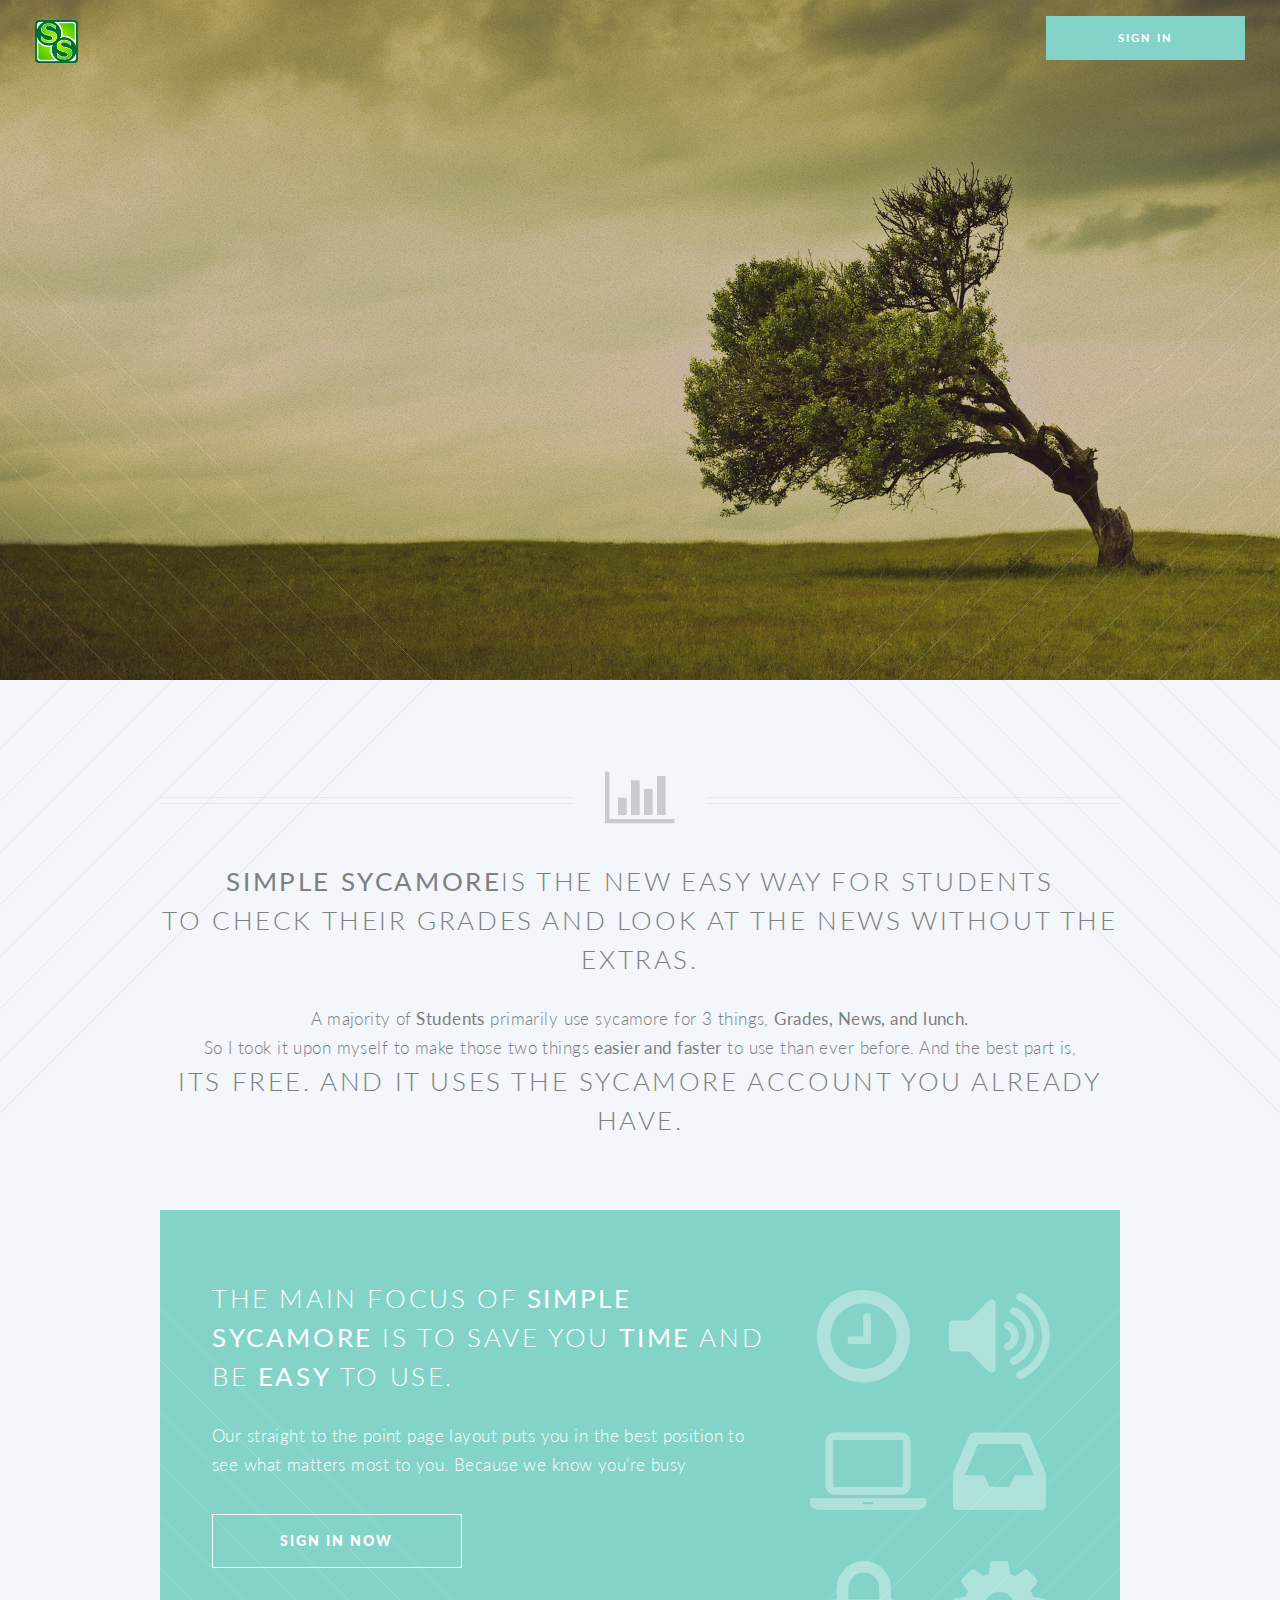
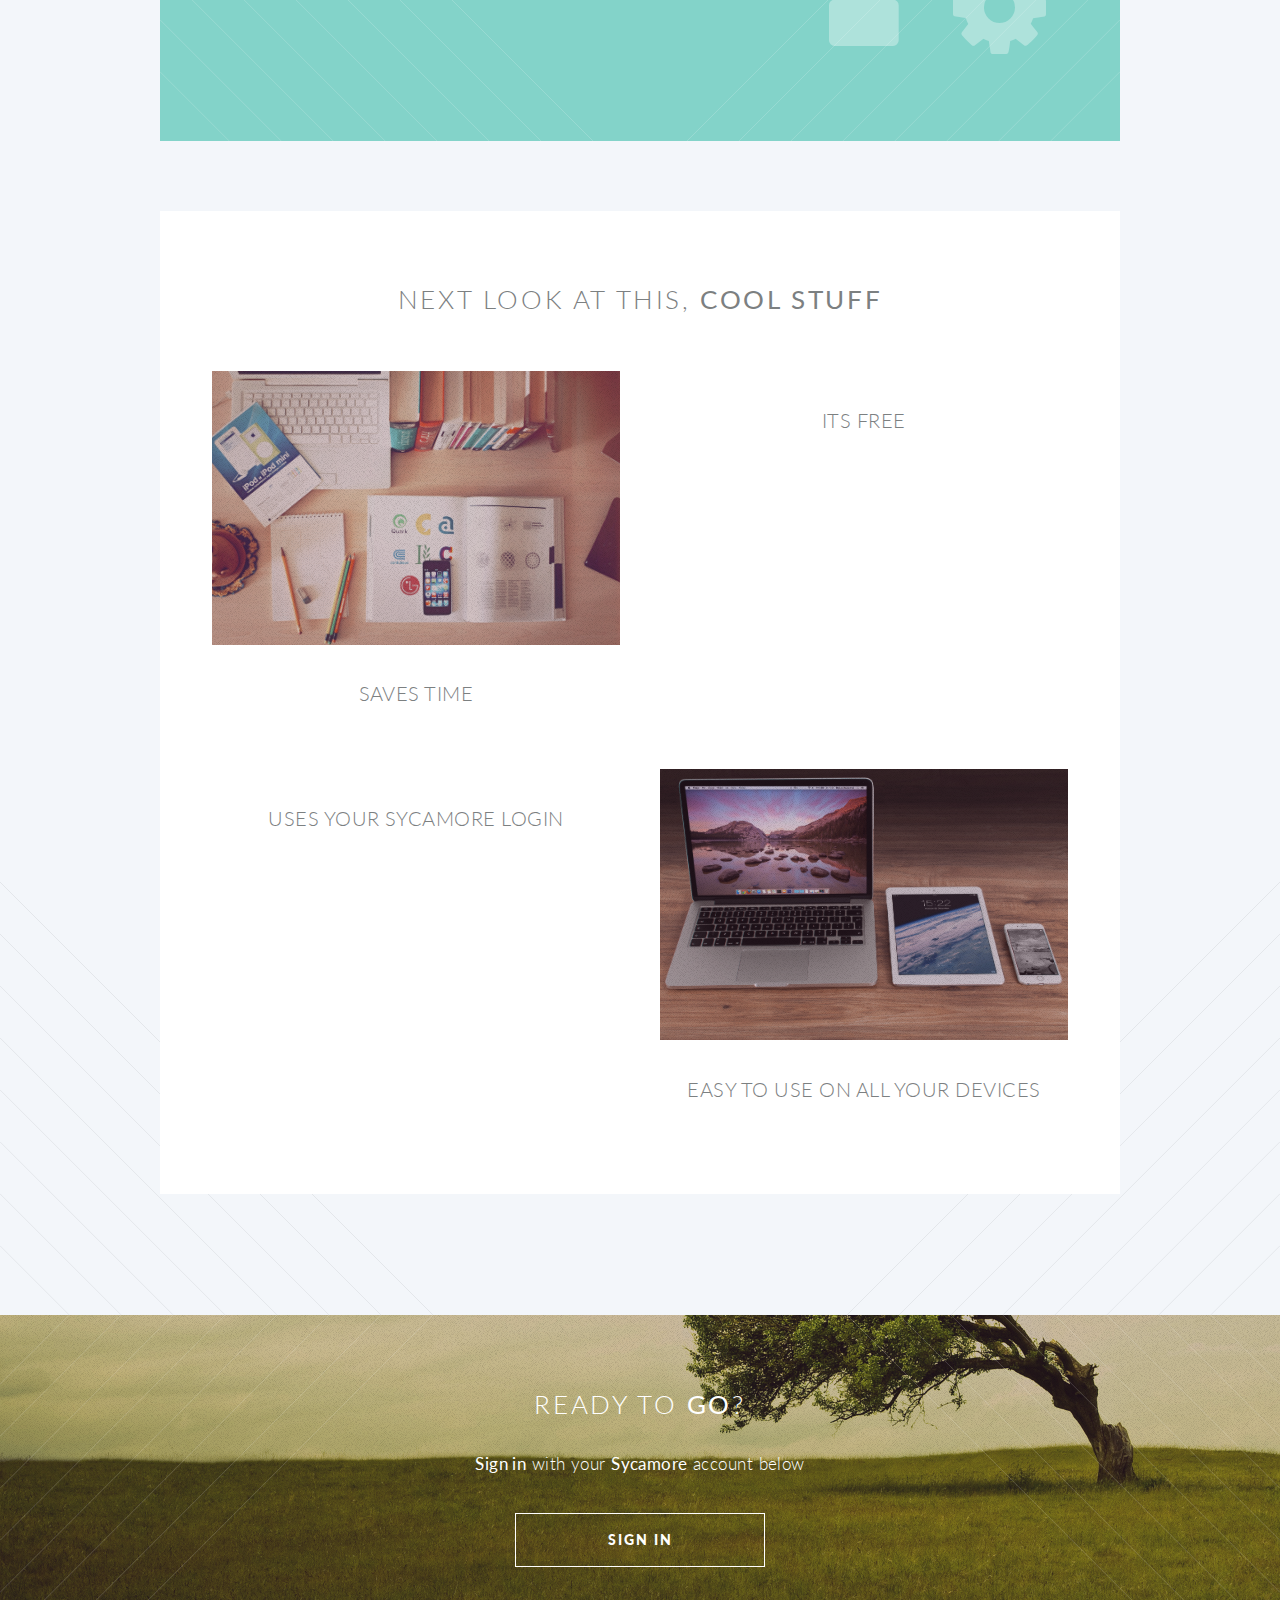
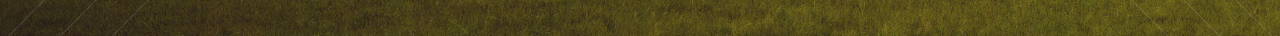
==== commit 625d0939: "added lgin failure message, among other things" ====
--- a/index.html
+++ b/index.html
@@ -1,9 +1,5 @@
 <!DOCTYPE HTML>
-<!--
-	Twenty by HTML5 UP
-	html5up.net | @n33co
-	Free for personal and commercial use under the CCA 3.0 license (html5up.net/license)
--->
+
 <html>
 	<head>
 		<title>Simple Sycamore</title>
@@ -11,6 +7,9 @@
 		<meta name="viewport" content="width=device-width, initial-scale=1" />
 		<!--[if lte IE 8]><script src="assets/js/ie/html5shiv.js"></script><![endif]-->
 		<link rel="stylesheet" href="assets/css/main.css" />
+        <link rel="icon" href="favicon.png" type="image/png"/>
+        <link rel="shortcut icon" href="favicon.png" type="image/png"/>
+        <link rel="shortcut icon" type="image/png" href="favicon.png"/>
 		<!--[if lte IE 8]><link rel="stylesheet" href="assets/css/ie8.css" /><![endif]-->
 		<!--[if lte IE 9]><link rel="stylesheet" href="assets/css/ie9.css" /><![endif]-->
 	</head>
@@ -26,8 +25,6 @@
 						</ul>
 					</nav>
 				</header>
-
-			<!-- Banner -->
 				<section id="banner">
 
 					<!--
@@ -65,7 +62,7 @@
 						<h2><strong>Simple Sycamore</strong>is the new easy way for students
 						<br />
 						to check their grades and look at the news without the extras.</h2>
-						<p>A majority of<strong> Students</strong> primarily use sycamore for 2 things			<strong>Grades and News.</strong>
+						<p>A majority of<strong> Students</strong> primarily use sycamore for 3 things,			<strong>Grades, News, and lunch.</strong>
 						<br />
 						So I took it upon myself to make those two things <strong>easier and faster</strong> to use than ever before. And the best part is,
                         <br></p>
@@ -80,7 +77,7 @@
 									<header>
 										<h2>the main focus of <strong>Simple Sycamore</strong> is to save you <strong>time</strong> and be <strong>easy</strong> to use.</h2>
 									</header>
-									<p> Our straight to the point page layout puts you in the bet position to see what matters most to you. Because we know you're busy</p>
+									<p> Our straight to the point page layout puts you in the best position to see what matters most to you. Because we know you're busy</p>
 									<footer>
 										<ul class="buttons">
 											<li><a href="loginPage/index.html" class="button">Sign in now</a></li>
@@ -108,7 +105,7 @@
 						<section class="wrapper style3 container special">
 
 							<header class="major">
-								<h2>Next look at this <strong>cool stuff</strong></h2>
+								<h2>Next look at this, <strong>cool stuff</strong></h2>
 							</header>
 
 							<div class="row">
